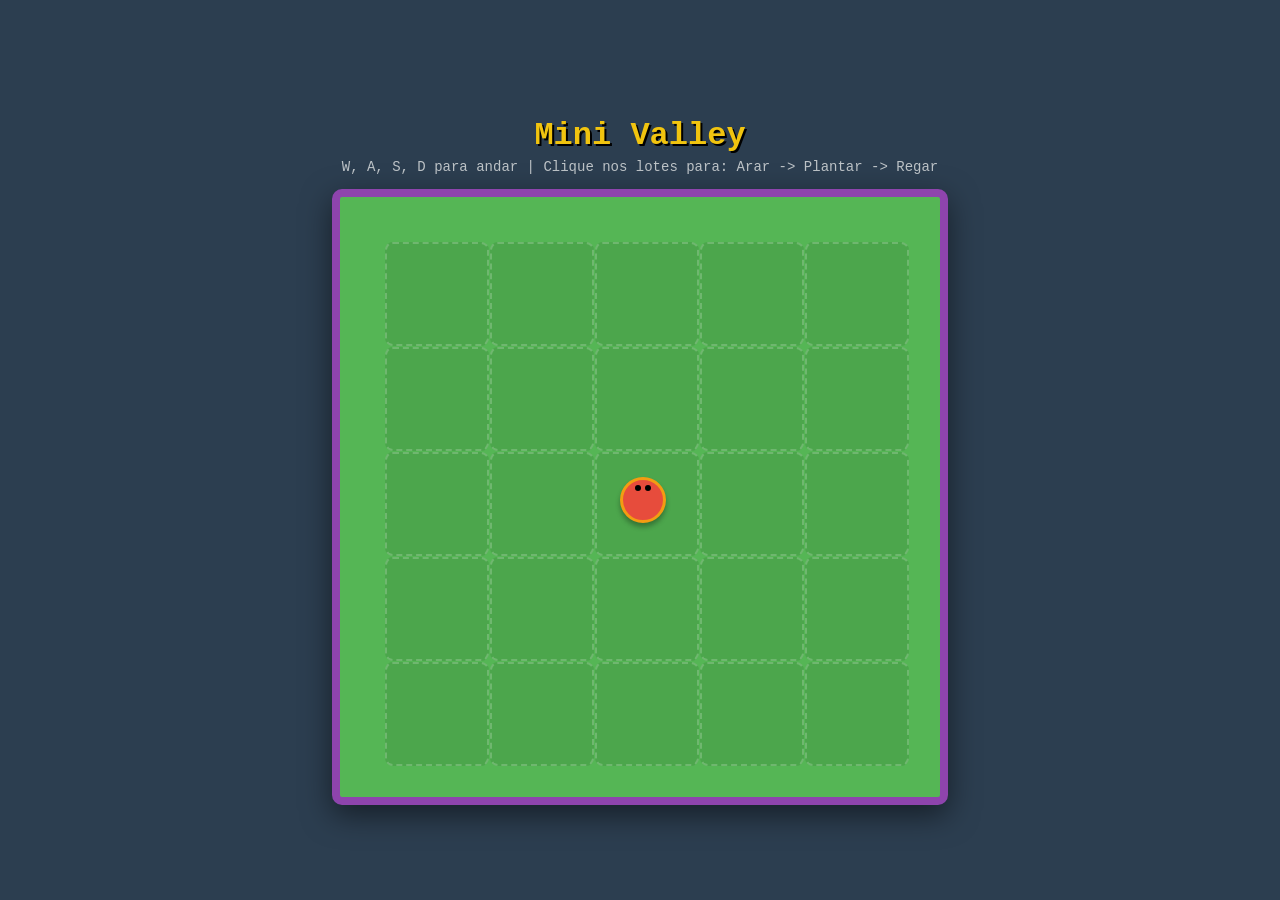
==== index.html @ fc502152 "Add files via upload" ====
<!DOCTYPE html>
<html lang="en">
<head>
    <meta charset="UTF-8">
    <meta name="viewport" content="width=device-width, initial-scale=1.0">
    <title>Stardew</title>
    <link rel="stylesheet" href="style.css">
</head>
<body>
    <h1>Mini Valley</h1>
    <p>W, A, S, D para andar | Clique nos lotes para: Arar -> Plantar -> Regar</p>

    <div id="game-container">
        <div id="farm-grid"></div>
        
        <div id="player"></div>
    </div>
<script src="jogo.js" ></script>
</body>
</html>
---- style.css ----
body {
            margin: 0;
            padding: 0;
            background-color: #2c3e50;
            font-family: 'Courier New', Courier, monospace;
            display: flex;
            flex-direction: column;
            align-items: center;
            justify-content: center;
            min-height: 100vh;
            color: white;
        }
        h1 {
            margin-bottom: 5px;
            color: #f1c40f;
            text-shadow: 2px 2px #000;
        }
        p {
            margin-top: 0;
            font-size: 14px;
            color: #bdc3c7;
        }
        /* Tela do Jogo */
        #game-container {
            position: relative;
            width: 600px;
            height: 600px;
            background-color: #55b655; /* Grama */
            border: 8px solid #8e44ad;
            border-radius: 10px;
            overflow: hidden;
            box-shadow: 0 10px 30px rgba(0,0,0,0.5);
        }
        /* Grid da Fazenda (Onde plantamos) */
        #farm-grid {
            display: grid;
            grid-template-columns: repeat(5, 100px);
            grid-template-rows: repeat(5, 100px);
            gap: 5px;
            position: absolute;
            top: 45px;
            left: 45px;
        }
        .plot {
            width: 100px;
            height: 100px;
            background-color: #4ca64c; /* Grama interna */
            border-radius: 8px;
            border: 2px dashed rgba(255,255,255,0.2);
            cursor: pointer;
            display: flex;
            align-items: center;
            justify-content: center;
            font-size: 30px;
            transition: background-color 0.2s;
        }
        /* Estados da terra */
        .plot.arada { background-color: #8a5a36; border: 2px solid #5e3a21; }
        .plot.regada { background-color: #5e3a21; border: 2px solid #2980b9; box-shadow: inset 0 0 10px #2980b9; }
        
        /* Personagem */
        #player {
            position: absolute;
            width: 40px;
            height: 40px;
            background-color: #e74c3c; /* Camisa vermelha */
            border: 3px solid #f39c12; /* Cabelo loiro */
            border-radius: 50%;
            top: 280px;
            left: 280px;
            transition: transform 0.1s;
            z-index: 10;
            box-shadow: 0 4px 5px rgba(0,0,0,0.3);
        }
        #player::after {
            content: '';
            position: absolute;
            top: 5px;
            left: 12px;
            width: 6px;
            height: 6px;
            background-color: #000;
            border-radius: 50%;
            box-shadow: 10px 0 #000; /* Olhos */
        }
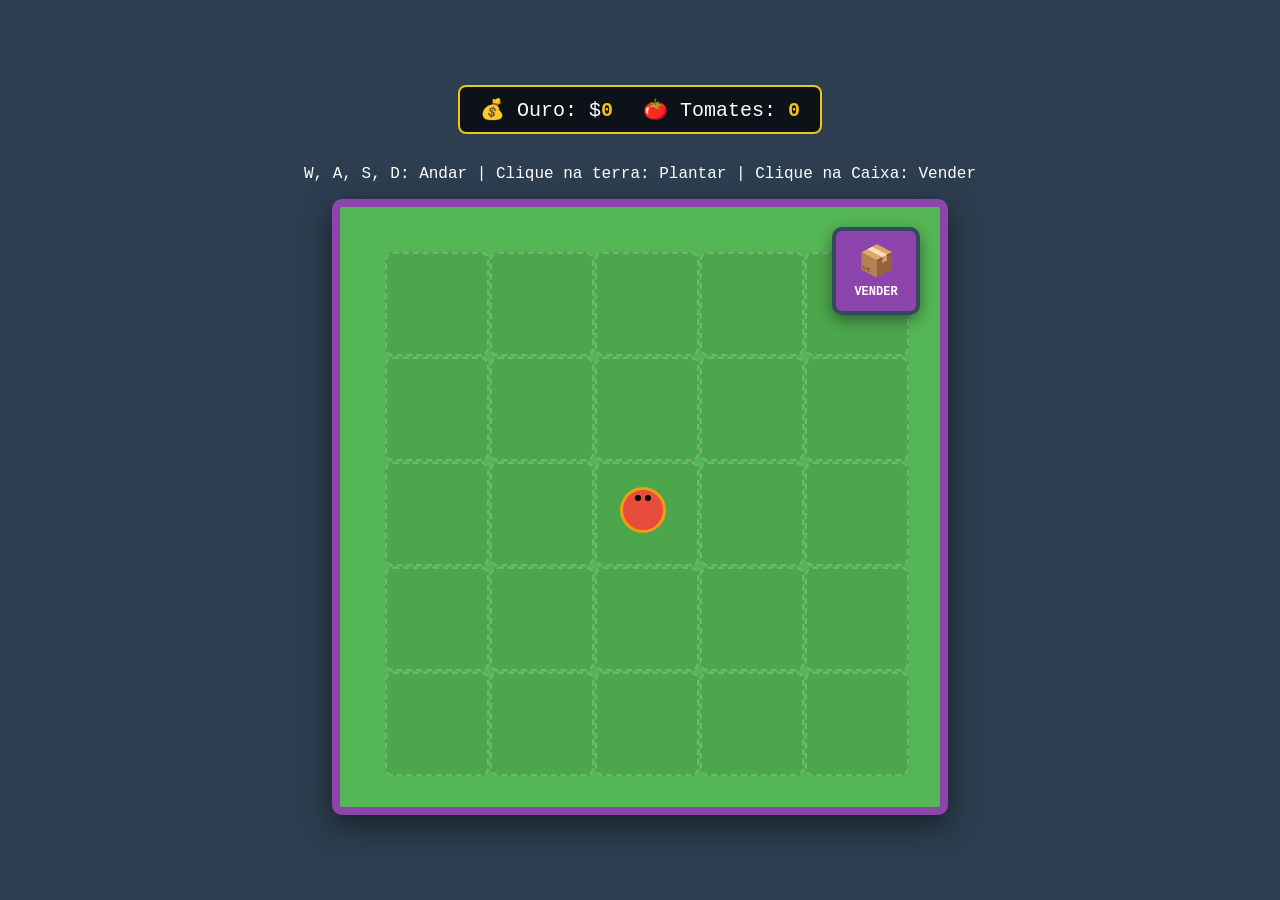
==== commit b75facf8: "Add files via upload" ====
--- a/index.html
+++ b/index.html
@@ -7,10 +7,18 @@
     <link rel="stylesheet" href="style.css">
 </head>
 <body>
-    <h1>Mini Valley</h1>
-    <p>W, A, S, D para andar | Clique nos lotes para: Arar -> Plantar -> Regar</p>
+    <div id="hud">
+        <div class="hud-item">💰 Ouro: $<span id="display-money">0</span></div>
+        <div class="hud-item">🍅 Tomates: <span id="display-inventory">0</span></div>
+    </div>
+
+    <p>W, A, S, D: Andar | Clique na terra: Plantar | Clique na Caixa: Vender</p>
 
     <div id="game-container">
+        <div id="sell-box">
+            <span>VENDER</span>
+        </div>
+
         <div id="farm-grid"></div>
         
         <div id="player"></div>
--- a/style.css
+++ b/style.css
@@ -1,5 +1,4 @@
-
-        body {
+body {
             margin: 0;
             padding: 0;
             background-color: #2c3e50;
@@ -11,28 +10,68 @@
             min-height: 100vh;
             color: white;
         }
-        h1 {
-            margin-bottom: 5px;
+        
+        /* Painel de Status (Inventário e Dinheiro) */
+        #hud {
+            background-color: rgba(0, 0, 0, 0.7);
+            padding: 10px 20px;
+            border-radius: 8px;
+            border: 2px solid #f1c40f;
+            margin-bottom: 15px;
+            font-size: 20px;
+            display: flex;
+            gap: 30px;
+        }
+        .hud-item span {
             color: #f1c40f;
-            text-shadow: 2px 2px #000;
+            font-weight: bold;
         }
-        p {
-            margin-top: 0;
-            font-size: 14px;
-            color: #bdc3c7;
-        }
+
         /* Tela do Jogo */
         #game-container {
             position: relative;
             width: 600px;
             height: 600px;
-            background-color: #55b655; /* Grama */
+            background-color: #55b655;
             border: 8px solid #8e44ad;
             border-radius: 10px;
             overflow: hidden;
             box-shadow: 0 10px 30px rgba(0,0,0,0.5);
         }
-        /* Grid da Fazenda (Onde plantamos) */
+
+        /* Caixa de Vendas */
+        #sell-box {
+            position: absolute;
+            top: 20px;
+            right: 20px;
+            width: 80px;
+            height: 80px;
+            background-color: #8e44ad;
+            border: 4px solid #34495e;
+            border-radius: 10px;
+            display: flex;
+            flex-direction: column;
+            align-items: center;
+            justify-content: center;
+            cursor: pointer;
+            z-index: 5;
+            box-shadow: 0 5px 15px rgba(0,0,0,0.4);
+            transition: transform 0.1s;
+        }
+        #sell-box:active {
+            transform: scale(0.95);
+        }
+        #sell-box::before {
+            content: '📦';
+            font-size: 30px;
+        }
+        #sell-box span {
+            font-size: 12px;
+            font-weight: bold;
+            margin-top: 5px;
+        }
+
+        /* Grid da Fazenda */
         #farm-grid {
             display: grid;
             grid-template-columns: repeat(5, 100px);
@@ -45,7 +84,7 @@
         .plot {
             width: 100px;
             height: 100px;
-            background-color: #4ca64c; /* Grama interna */
+            background-color: #4ca64c;
             border-radius: 8px;
             border: 2px dashed rgba(255,255,255,0.2);
             cursor: pointer;
@@ -55,7 +94,6 @@
             font-size: 30px;
             transition: background-color 0.2s;
         }
-        /* Estados da terra */
         .plot.arada { background-color: #8a5a36; border: 2px solid #5e3a21; }
         .plot.regada { background-color: #5e3a21; border: 2px solid #2980b9; box-shadow: inset 0 0 10px #2980b9; }
         
@@ -64,14 +102,13 @@
             position: absolute;
             width: 40px;
             height: 40px;
-            background-color: #e74c3c; /* Camisa vermelha */
-            border: 3px solid #f39c12; /* Cabelo loiro */
+            background-color: #e74c3c;
+            border: 3px solid #f39c12;
             border-radius: 50%;
             top: 280px;
             left: 280px;
             transition: transform 0.1s;
             z-index: 10;
-            box-shadow: 0 4px 5px rgba(0,0,0,0.3);
         }
         #player::after {
             content: '';
@@ -82,5 +119,5 @@
             height: 6px;
             background-color: #000;
             border-radius: 50%;
-            box-shadow: 10px 0 #000; /* Olhos */
+            box-shadow: 10px 0 #000;
         }
